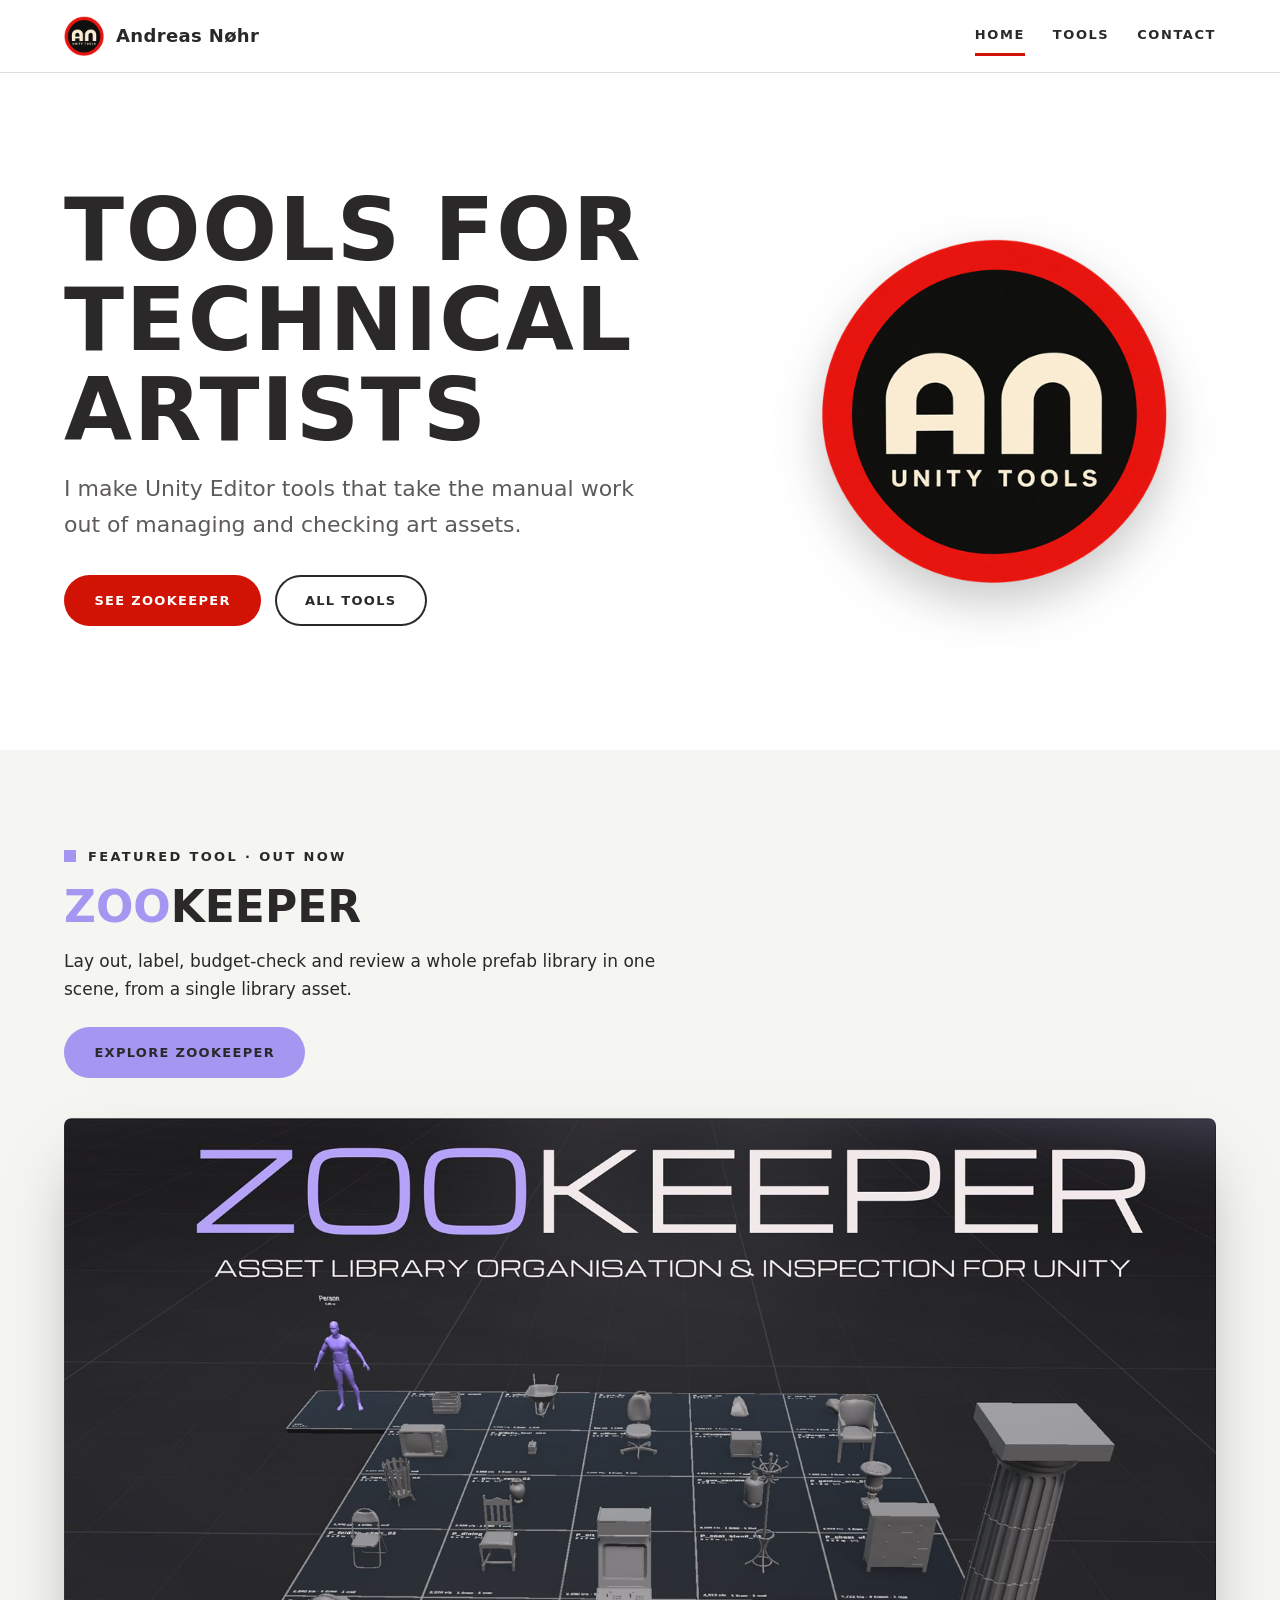
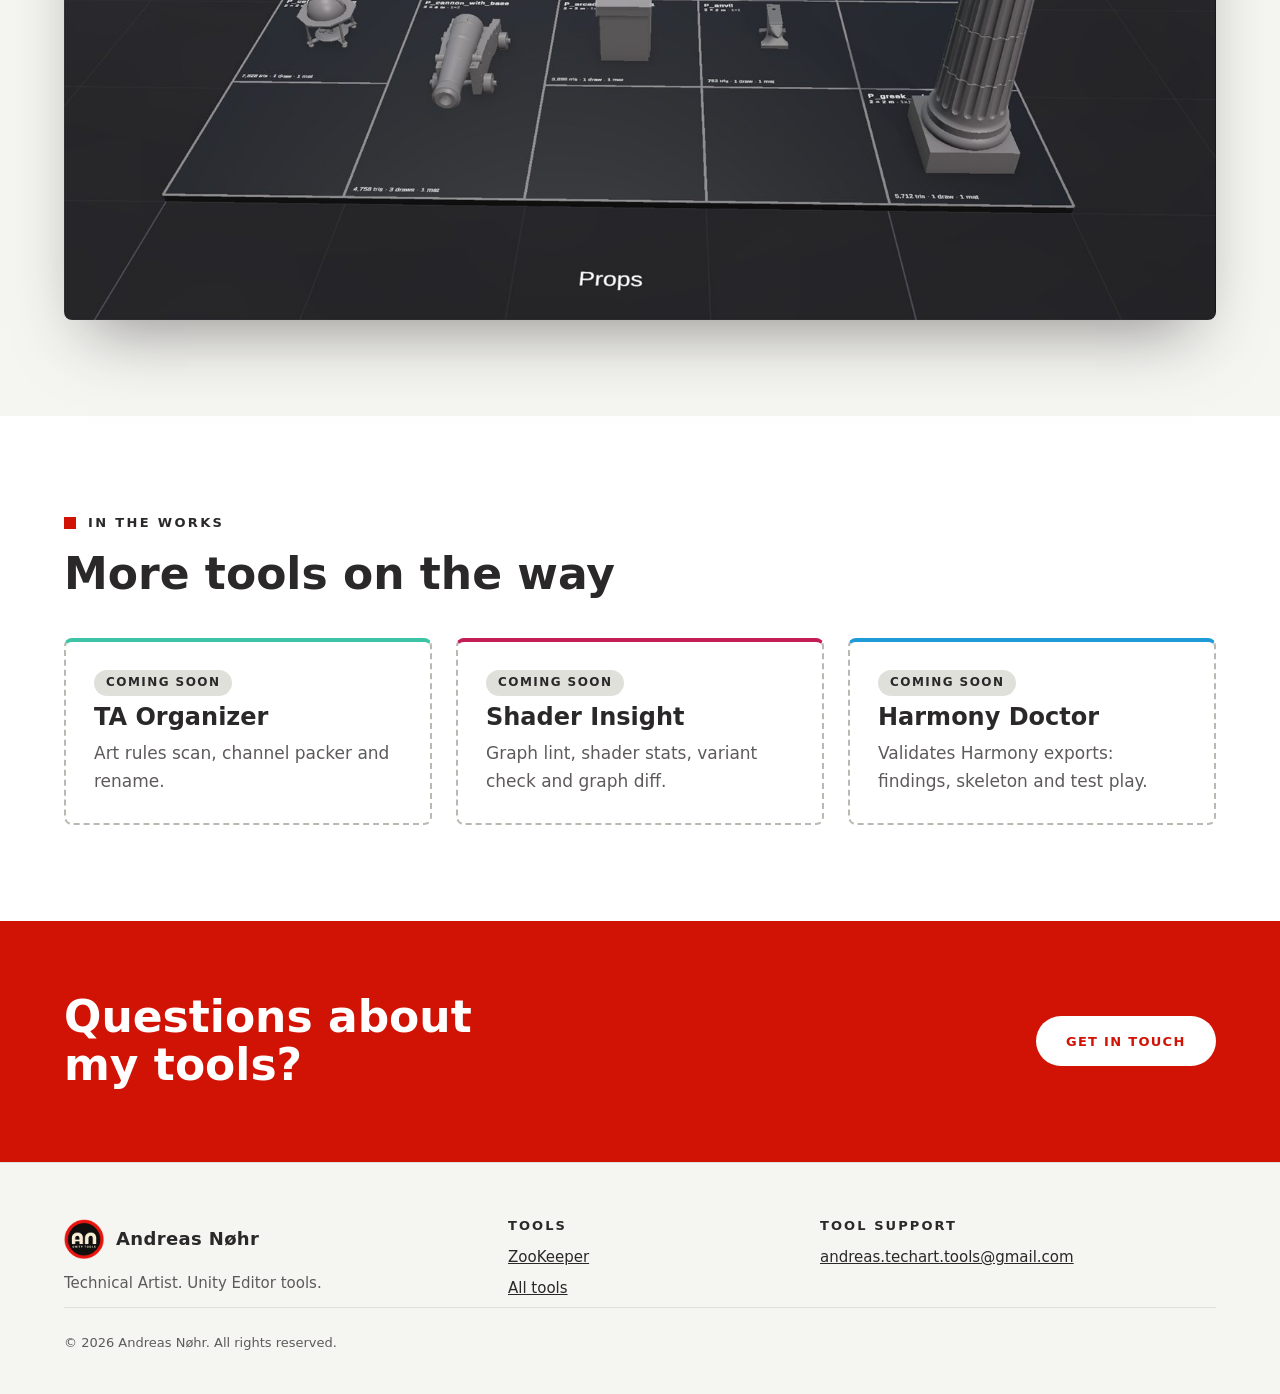
==== index.html @ 22f753a8 "Add files via upload" ====
<!DOCTYPE html>
<html lang="en">
<head>
  <meta charset="utf-8">
  <meta name="viewport" content="width=device-width, initial-scale=1">
  <title>Andreas Nøhr – Technical Artist and Unity Tools</title>
  <meta name="description" content="Andreas Nøhr is a technical artist who makes Unity Editor tools. ZooKeeper is out now, with more tools on the way.">
  <meta property="og:title" content="Andreas Nøhr – Technical Artist and Unity Tools">
  <meta property="og:description" content="Unity Editor tools by technical artist Andreas Nøhr. ZooKeeper is out now.">
  <meta property="og:image" content="assets/img/zookeeper-3d-overview.jpg">
  <meta property="og:type" content="website">
  <link rel="icon" href="assets/img/favicon.png" type="image/png">
  <link rel="stylesheet" href="assets/css/style.css">
</head>
<body>
  <a class="skip-link" href="#main">Skip to content</a>
  <header class="site-header">
    <div class="wrap">
      <a class="site-name" href="index.html"><img src="assets/img/logo.png" width="40" height="40" alt="">Andreas Nøhr</a>
      <nav aria-label="Main">
        <ul>
          <li><a href="index.html" aria-current="page">Home</a></li>
          <li><a href="tools/index.html">Tools</a></li>
          <li><a href="contact.html">Contact</a></li>
        </ul>
      </nav>
    </div>
  </header>

  <main id="main">
    <section class="hero">
      <div class="wrap hero-grid">
        <div>
          <h1>Tools for technical artists</h1>
          <p class="lead">I make Unity Editor tools that take the manual work out of managing and checking art assets.</p>
          <a class="button" href="tools/zookeeper.html">See ZooKeeper</a>
          <a class="button secondary" href="tools/index.html">All tools</a>
        </div>
        <div class="hero-logo">
          <img src="assets/img/logo-large.png" width="440" height="440" alt="Andreas Nøhr Unity Tools logo: the letters AN in a red and black circle.">
        </div>
      </div>
    </section>

    <section class="section tint zookeeper">
      <div class="wrap">
        <div class="section-head stacked">
          <p class="eyebrow">Featured tool &middot; Out now</p>
          <h2><span class="zoo">ZOO</span>KEEPER</h2>
          <div>
            <p>Lay out, label, budget-check and review a whole prefab library in one scene, from a single library asset.</p>
            <a class="button" href="tools/zookeeper.html">Explore ZooKeeper</a>
          </div>
        </div>
        <a href="tools/zookeeper.html">
          <img class="showcase" src="assets/img/zookeeper-3d-overview.jpg" width="1600" height="1115"
               alt="ZooKeeper zoo scene: props arranged on a labelled grid platform next to a purple human scale reference.">
        </a>
      </div>
    </section>

    <section class="section">
      <div class="wrap">
        <div class="section-head">
          <p class="eyebrow">In the works</p>
          <h2>More tools on the way</h2>
        </div>
        <ul class="tool-list">
          <li class="tool-card soon ta-organizer"><span class="badge">Coming soon</span><h3>TA Organizer</h3><p>Art rules scan, channel packer and rename.</p></li>
          <li class="tool-card soon shader-insight"><span class="badge">Coming soon</span><h3>Shader Insight</h3><p>Graph lint, shader stats, variant check and graph diff.</p></li>
          <li class="tool-card soon harmony-doctor"><span class="badge">Coming soon</span><h3>Harmony Doctor</h3><p>Validates Harmony exports: findings, skeleton and test play.</p></li>
        </ul>
      </div>
    </section>

    <section class="cta">
      <div class="wrap">
        <h2>Questions about my tools?</h2>
        <a class="button" href="contact.html">Get in touch</a>
      </div>
    </section>
  </main>

  <footer class="site-footer">
    <div class="wrap footer-grid">
      <div>
        <a class="site-name" href="index.html"><img src="assets/img/logo.png" width="40" height="40" alt="">Andreas Nøhr</a>
        <p>Technical Artist. Unity Editor tools.</p>
      </div>
      <div>
        <h2 class="footer-title">Tools</h2>
        <ul>
          <li><a href="tools/zookeeper.html">ZooKeeper</a></li>
          <li><a href="tools/index.html">All tools</a></li>
        </ul>
      </div>
      <div>
        <h2 class="footer-title">Tool support</h2>
        <p><a href="mailto:andreas.techart.tools@gmail.com">andreas.techart.tools@gmail.com</a></p>
      </div>
    </div>
    <div class="wrap"><p class="copyright">&copy; 2026 Andreas Nøhr. All rights reserved.</p></div>
  </footer>
</body>
</html>
---- assets/css/style.css ----
/* Design tokens: change the look of the whole site here */
:root {
  --ink: #2A2829;          /* offset black: text */
  --ink-soft: #5E5A5C;     /* secondary text */
  --white: #FFFFFF;        /* page background */
  --tint: #F5F5F1;         /* alternate sections, footer */
  --panel: #E0E0DB;        /* borders */
  --red: #D11305;          /* site accent, from the logo */
  --accent: var(--red);    /* decoration: bars, underlines, markers */
  --link: var(--red);      /* text links (5:1 on white) */
  --btn: var(--red);       /* primary button */
  --btn-text: #fff;
  --zoo: #A596F2;          /* ZooKeeper lavender */
  --zoo-link: #5B3FC4;     /* darker lavender for ZooKeeper text links */
  --focus: var(--ink);
  --font: Futura, "Futura PT", "Century Gothic", "Avenir Next", Avenir, "Trebuchet MS", system-ui, sans-serif;
  --width: 72rem;
  --radius: 0.5rem;
  --gap: clamp(3rem, 8vw, 6rem);
}

/* Each tool has its own colour: put its class (zookeeper, ta-organizer, ...) on its page, section or card */
.zookeeper { --accent: var(--zoo); --link: var(--zoo-link); --btn: var(--zoo); --btn-text: var(--ink); }
.ta-organizer { --accent: #3DC4A6; --link: #1A7A66; --btn: #3DC4A6; --btn-text: var(--ink); }
.shader-insight { --accent: #C41C54; --link: #C41C54; --btn: #C41C54; --btn-text: #fff; }
.harmony-doctor { --accent: #1E9BD7; --link: #0B6A98; --btn: #1E9BD7; --btn-text: var(--ink); }

* { box-sizing: border-box; }

body {
  margin: 0;
  min-height: 100vh;
  display: flex;
  flex-direction: column;
  background: var(--white);
  color: var(--ink);
  font: 1.0625rem / 1.65 var(--font);
}
main { flex: 1; display: flex; flex-direction: column; }
main > :last-child { flex: 1; }

img { display: block; max-width: 100%; height: auto; }
a { color: var(--link); }
a:focus-visible { outline: 3px solid var(--focus); outline-offset: 3px; }

.wrap { width: min(100% - 2.5rem, var(--width)); margin-inline: auto; }

.skip-link { position: absolute; left: -999px; }
.skip-link:focus { left: 1rem; top: 1rem; background: var(--white); color: var(--ink); padding: 0.5rem 1rem; z-index: 10; }

/* Header */
.site-header { border-bottom: 1px solid var(--panel); }
.site-header .wrap { display: flex; flex-wrap: wrap; justify-content: space-between; align-items: center; gap: 0.5rem 2rem; padding-block: 1rem; }
.site-name { display: flex; align-items: center; gap: 0.75rem; font-weight: 700; font-size: 1.125rem; text-decoration: none; letter-spacing: 0.02em; color: var(--ink); }
nav ul { display: flex; gap: 1.75rem; list-style: none; margin: 0; padding: 0; }
nav a { color: var(--ink); text-decoration: none; text-transform: uppercase; letter-spacing: 0.12em; font-size: 0.8125rem; font-weight: 700; padding-block: 0.5rem; display: inline-block; border-bottom: 3px solid transparent; }
nav a:hover, nav a[aria-current="page"] { border-bottom-color: var(--accent); }

/* Hero */
.hero { padding-block: clamp(3rem, 9vw, 7rem); }
.hero.compact { padding-block: clamp(2.5rem, 7vw, 5rem); }
.hero-grid { display: grid; grid-template-columns: 1.5fr 1fr; align-items: center; gap: 3rem; }
.eyebrow { display: flex; align-items: center; gap: 0.75rem; margin: 0 0 1.25rem; font-size: 0.8125rem; font-weight: 700; text-transform: uppercase; letter-spacing: 0.18em; }
.eyebrow::before { content: ""; width: 0.75rem; height: 0.75rem; background: var(--accent); flex: none; }
h1, h2, h3 { line-height: 1.1; margin: 0 0 1rem; font-weight: 700; }
h1 { font-size: clamp(2.5rem, 8vw, 5.5rem); line-height: 1.02; letter-spacing: 0.02em; text-transform: uppercase; overflow-wrap: anywhere; }
h2 { font-size: clamp(1.75rem, 4.5vw, 2.75rem); }
h3 { font-size: 1.25rem; }
p { margin: 0 0 1rem; max-width: 40rem; }
.lead { font-size: clamp(1.125rem, 2.4vw, 1.375rem); color: var(--ink-soft); max-width: 36rem; margin-bottom: 2rem; }
.muted { color: var(--ink-soft); }
.zoo { color: var(--zoo); }

.hero-logo { justify-self: center; width: min(100%, 22rem); }
.hero-logo img { filter: drop-shadow(0 1.25rem 1.5rem rgba(42, 40, 41, 0.25)); }

/* Buttons */
.button { display: inline-block; background: var(--btn); color: var(--btn-text); padding: 0.9rem 1.9rem; border-radius: 999px; text-decoration: none; text-transform: uppercase; letter-spacing: 0.1em; font-size: 0.8125rem; font-weight: 700; margin: 0 0.5rem 0.75rem 0; transition: transform 0.15s, filter 0.15s; }
.button:hover { transform: translateY(-2px); filter: brightness(1.12); }
.button.secondary { background: transparent; color: var(--ink); box-shadow: inset 0 0 0 2px currentColor; }
.button.secondary:hover { background: color-mix(in srgb, currentColor 10%, transparent); filter: none; }

/* Sections */
.section { padding-block: var(--gap); }
.tint { background: var(--tint); }
.section-head { display: grid; grid-template-columns: 1fr 1fr; gap: 1rem 3rem; align-items: end; margin-bottom: 2.5rem; }
.section-head h2, .section-head p { margin: 0; }
.section-head .eyebrow { grid-column: 1 / -1; margin: 0; }
.section-head.stacked { grid-template-columns: 1fr; align-items: start; }
.section-head.stacked div p { margin-bottom: 1.5rem; }
.section-head.stacked .button { margin: 0; }

.showcase { border-radius: var(--radius); box-shadow: 0 2rem 4rem -1.5rem rgba(42, 40, 41, 0.5); width: 100%; }

/* Tool cards */
.tool-list { display: grid; grid-template-columns: repeat(auto-fit, minmax(min(100%, 18rem), 1fr)); gap: 1.5rem; list-style: none; padding: 0; margin: 0; }
.tool-card { position: relative; display: flex; flex-direction: column; gap: 0.5rem; padding: 1.75rem; min-height: 9rem; border-radius: var(--radius); border: 2px dashed #B9B9B2; transition: transform 0.15s; }
.tool-card h3 { margin: 0; font-size: 1.5rem; }
.tool-card p { margin: 0; color: var(--ink-soft); }
.tool-card.soon { border-top: 4px solid var(--accent); }
.tool-card.live { grid-column: 1 / -1; background: var(--white); border: 2px solid var(--accent); display: grid; grid-template-columns: 1.2fr 1fr; gap: 2rem; align-items: center; padding: 1.5rem; box-shadow: 0 1rem 2.5rem -1rem rgba(42, 40, 41, 0.3); }
.tool-card.live > div { display: flex; flex-direction: column; gap: 0.75rem; }
.tool-card.live h3 { font-size: clamp(1.75rem, 4vw, 2.5rem); letter-spacing: 0.04em; }
.tool-card.live img { border-radius: calc(var(--radius) - 2px); }
.tool-card.live:hover { transform: translateY(-3px); }
.tool-card a { text-decoration: none; color: inherit; }
.tool-card a::after { content: ""; position: absolute; inset: 0; }
.tool-card:focus-within { outline: 3px solid var(--focus); outline-offset: 3px; }
.tool-card a:focus-visible { outline: none; }
.badge { align-self: flex-start; font-size: 0.75rem; text-transform: uppercase; letter-spacing: 0.12em; font-weight: 700; padding: 0.2rem 0.75rem; border-radius: 999px; background: var(--panel); color: var(--ink); }
.live .badge { background: var(--accent); }

/* ZooKeeper page */
.hero-shot { position: relative; z-index: 1; margin: 3rem auto -6rem; }
.hero.has-shot { padding-bottom: 0; }
.after-shot { padding-top: calc(var(--gap) + 6rem); }
.feature-grid { display: grid; grid-template-columns: repeat(auto-fit, minmax(17rem, 1fr)); gap: 2.5rem 2rem; }
.feature-grid h3 { border-top: 4px solid var(--accent); padding-top: 1rem; }
.feature-grid p { color: var(--ink-soft); }
.shots { display: grid; grid-template-columns: repeat(auto-fit, minmax(14rem, 1fr)); gap: 1.5rem; margin: 0 0 1.5rem; padding: 0; list-style: none; }
.shots figure { margin: 0; }
.shots img { border-radius: var(--radius); box-shadow: 0 1rem 2rem -1rem rgba(42, 40, 41, 0.5); }
.shots figcaption { font-size: 0.875rem; color: var(--ink-soft); padding-top: 0.75rem; max-width: 30rem; }
.shots.wide { grid-template-columns: 1fr; }

dl.specs { display: grid; grid-template-columns: max-content 1fr; margin: 0; background: var(--white); border: 1px solid var(--panel); border-radius: var(--radius); }
dl.specs dt, dl.specs dd { padding: 1rem 1.5rem; border-top: 1px solid var(--panel); }
dl.specs dt:first-of-type, dl.specs dt:first-of-type + dd { border-top: 0; }
dl.specs dt { font-weight: 700; text-transform: uppercase; letter-spacing: 0.08em; font-size: 0.8125rem; padding-top: 1.2rem; }
dl.specs dd { margin: 0; }
code { background: var(--panel); padding: 0.1rem 0.4rem; border-radius: 0.25rem; font-size: 0.9em; }

ol.steps { counter-reset: step; list-style: none; padding: 0; margin: 0 0 1.5rem; display: grid; gap: 1.25rem; max-width: 44rem; }
ol.steps li { counter-increment: step; display: grid; grid-template-columns: 3.5rem 1fr; align-items: baseline; }
ol.steps li::before { content: counter(step); font-size: 2.25rem; font-weight: 700; line-height: 1; color: var(--accent); }

/* Contact */
.contact-grid { display: grid; grid-template-columns: 1fr 1.6fr; gap: clamp(2rem, 6vw, 4rem); align-items: center; }
.portrait { width: min(100%, 22rem); border-radius: var(--radius); box-shadow: 0.75rem 0.75rem 0 var(--accent); }
.contact-card { background: var(--white); border: 1px solid var(--panel); border-top: 6px solid var(--accent); border-radius: var(--radius); padding: clamp(1.5rem, 5vw, 3rem); }
.contact-card h2 { font-size: 1rem; text-transform: uppercase; letter-spacing: 0.14em; }
.big-link { display: block; font-size: clamp(1.1rem, 4.6vw, 1.75rem); font-weight: 700; overflow-wrap: anywhere; margin-bottom: 1rem; }

/* Call-to-action band */
.cta { background: var(--red); color: #fff; --focus: #fff; --btn: #fff; --btn-text: var(--red); padding-block: clamp(2.5rem, 7vw, 4.5rem); }
.cta .wrap { display: flex; flex-wrap: wrap; align-items: center; justify-content: space-between; gap: 1.5rem 3rem; }
.cta h2 { margin: 0; max-width: 30rem; }
.cta .button { margin: 0; }

/* Footer */
.site-footer { background: var(--tint); border-top: 1px solid var(--panel); color: var(--ink-soft); padding-block: 3.5rem 2rem; font-size: 0.9375rem; }
.footer-grid { display: grid; grid-template-columns: 1.5fr 1fr 1.5fr; gap: 2rem 3rem; }
.site-footer .site-name { margin-bottom: 0.75rem; }
.footer-title { font-size: 0.8125rem; text-transform: uppercase; letter-spacing: 0.16em; color: var(--ink); margin-bottom: 0.75rem; }
.site-footer ul { list-style: none; padding: 0; margin: 0; }
.site-footer li { margin-bottom: 0.4rem; }
.site-footer p { margin: 0 0 0.5rem; }
.site-footer a { color: var(--ink); overflow-wrap: anywhere; }
.site-footer a:hover { color: var(--link); }
.site-footer .site-name { overflow-wrap: normal; }
.copyright { max-width: none; margin-top: 2.5rem; padding-top: 1.5rem; border-top: 1px solid var(--panel); font-size: 0.8125rem; }

@media (max-width: 48rem) {
  .hero-grid, .section-head, .tool-card.live, .footer-grid, .contact-grid { grid-template-columns: 1fr; }
  .portrait { width: 14rem; }
  .hero-logo { width: 12rem; justify-self: start; }
  .hero-shot { margin-bottom: -3rem; }
  .after-shot { padding-top: calc(var(--gap) + 3rem); }
  dl.specs { grid-template-columns: 1fr; }
  dl.specs dt { padding-bottom: 0; }
  dl.specs dd { border-top: 0; padding-top: 0.25rem; }
}

@media (prefers-reduced-motion: reduce) { * { transition: none !important; animation: none !important; scroll-behavior: auto !important; } }
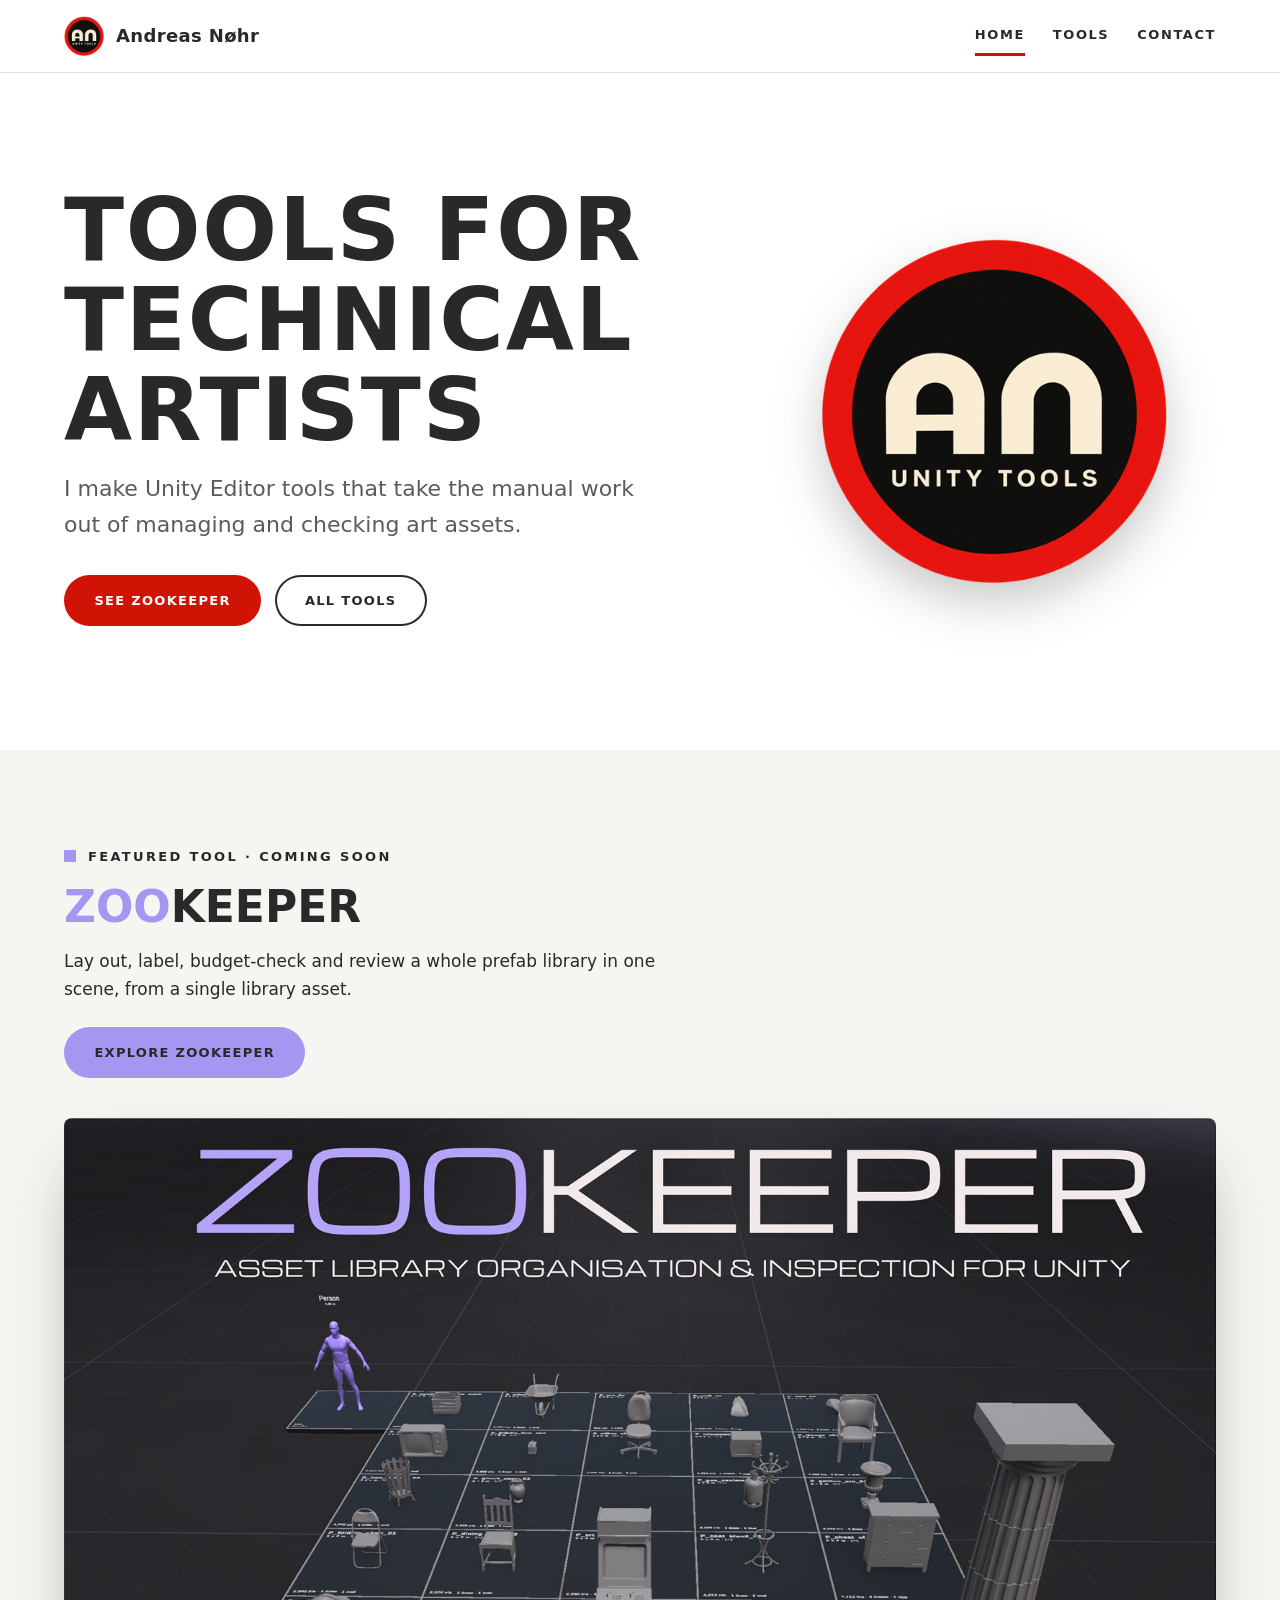
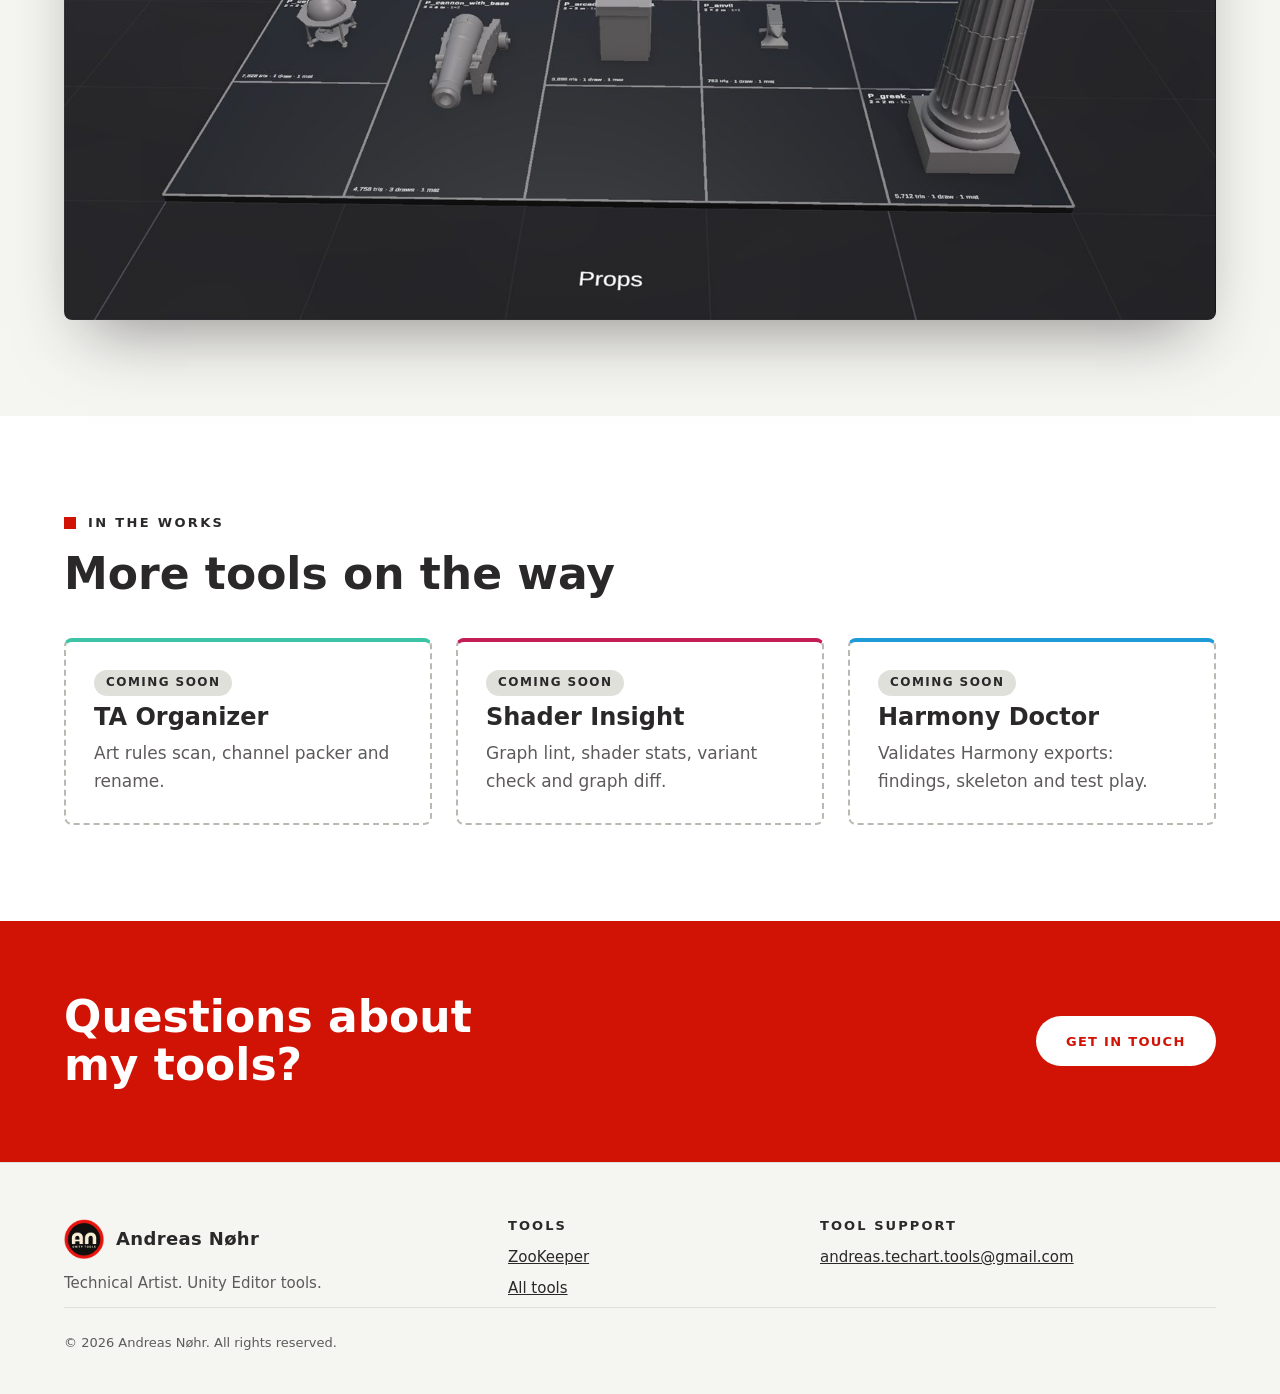
==== commit f0b8b7f2: "Fix" ====
--- a/index.html
+++ b/index.html
@@ -4,9 +4,9 @@
   <meta charset="utf-8">
   <meta name="viewport" content="width=device-width, initial-scale=1">
   <title>Andreas Nøhr – Technical Artist and Unity Tools</title>
-  <meta name="description" content="Andreas Nøhr is a technical artist who makes Unity Editor tools. ZooKeeper is out now, with more tools on the way.">
+  <meta name="description" content="Andreas Nøhr is a technical artist who makes Unity Editor tools. ZooKeeper is coming soon, with more tools on the way.">
   <meta property="og:title" content="Andreas Nøhr – Technical Artist and Unity Tools">
-  <meta property="og:description" content="Unity Editor tools by technical artist Andreas Nøhr. ZooKeeper is out now.">
+  <meta property="og:description" content="Unity Editor tools by technical artist Andreas Nøhr. ZooKeeper is coming soon.">
   <meta property="og:image" content="assets/img/zookeeper-3d-overview.jpg">
   <meta property="og:type" content="website">
   <link rel="icon" href="assets/img/favicon.png" type="image/png">
@@ -45,7 +45,7 @@
     <section class="section tint zookeeper">
       <div class="wrap">
         <div class="section-head stacked">
-          <p class="eyebrow">Featured tool &middot; Out now</p>
+          <p class="eyebrow">Featured tool &middot; Coming soon</p>
           <h2><span class="zoo">ZOO</span>KEEPER</h2>
           <div>
             <p>Lay out, label, budget-check and review a whole prefab library in one scene, from a single library asset.</p>
--- a/assets/css/style.css
+++ b/assets/css/style.css
@@ -110,6 +110,9 @@
 .badge { align-self: flex-start; font-size: 0.75rem; text-transform: uppercase; letter-spacing: 0.12em; font-weight: 700; padding: 0.2rem 0.75rem; border-radius: 999px; background: var(--panel); color: var(--ink); }
 .live .badge { background: var(--accent); }
 
+.video { aspect-ratio: 16 / 9; border-radius: var(--radius); overflow: hidden; }
+.video iframe { width: 100%; height: 100%; border: 0; }
+
 /* ZooKeeper page */
 .hero-shot { position: relative; z-index: 1; margin: 3rem auto -6rem; }
 .hero.has-shot { padding-bottom: 0; }
